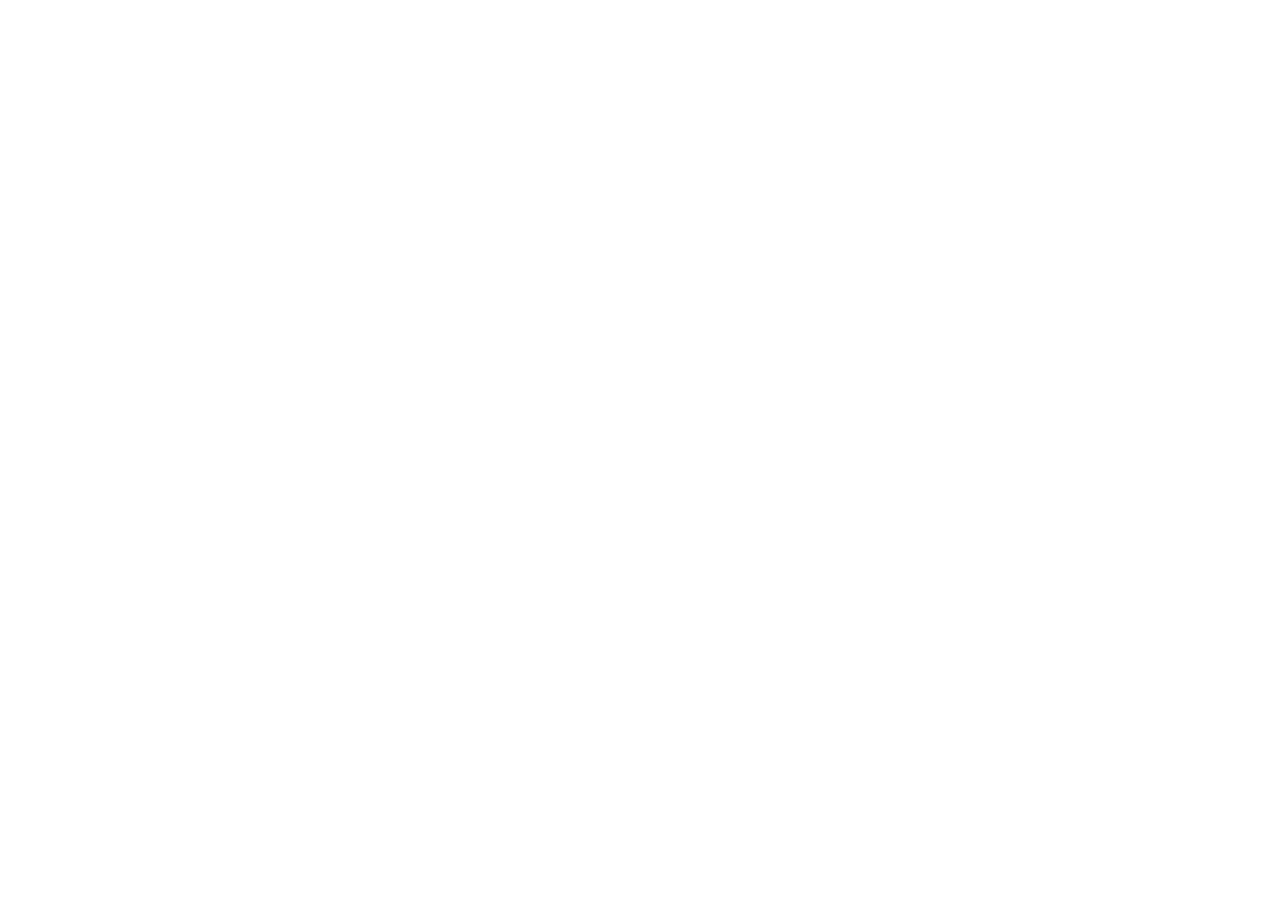
==== index.html @ 0b2f70e9 "Add files via upload structure" ====
<!DOCTYPE html>
<html><head><meta charset='UTF-8'><meta name='viewport' content='width=device-width,initial-scale=1'><title>PST Car</title><link rel='stylesheet' href='css/style.css'></head><body><div id='app'></div><script type='module' src='js/app.js'></script></body></html>
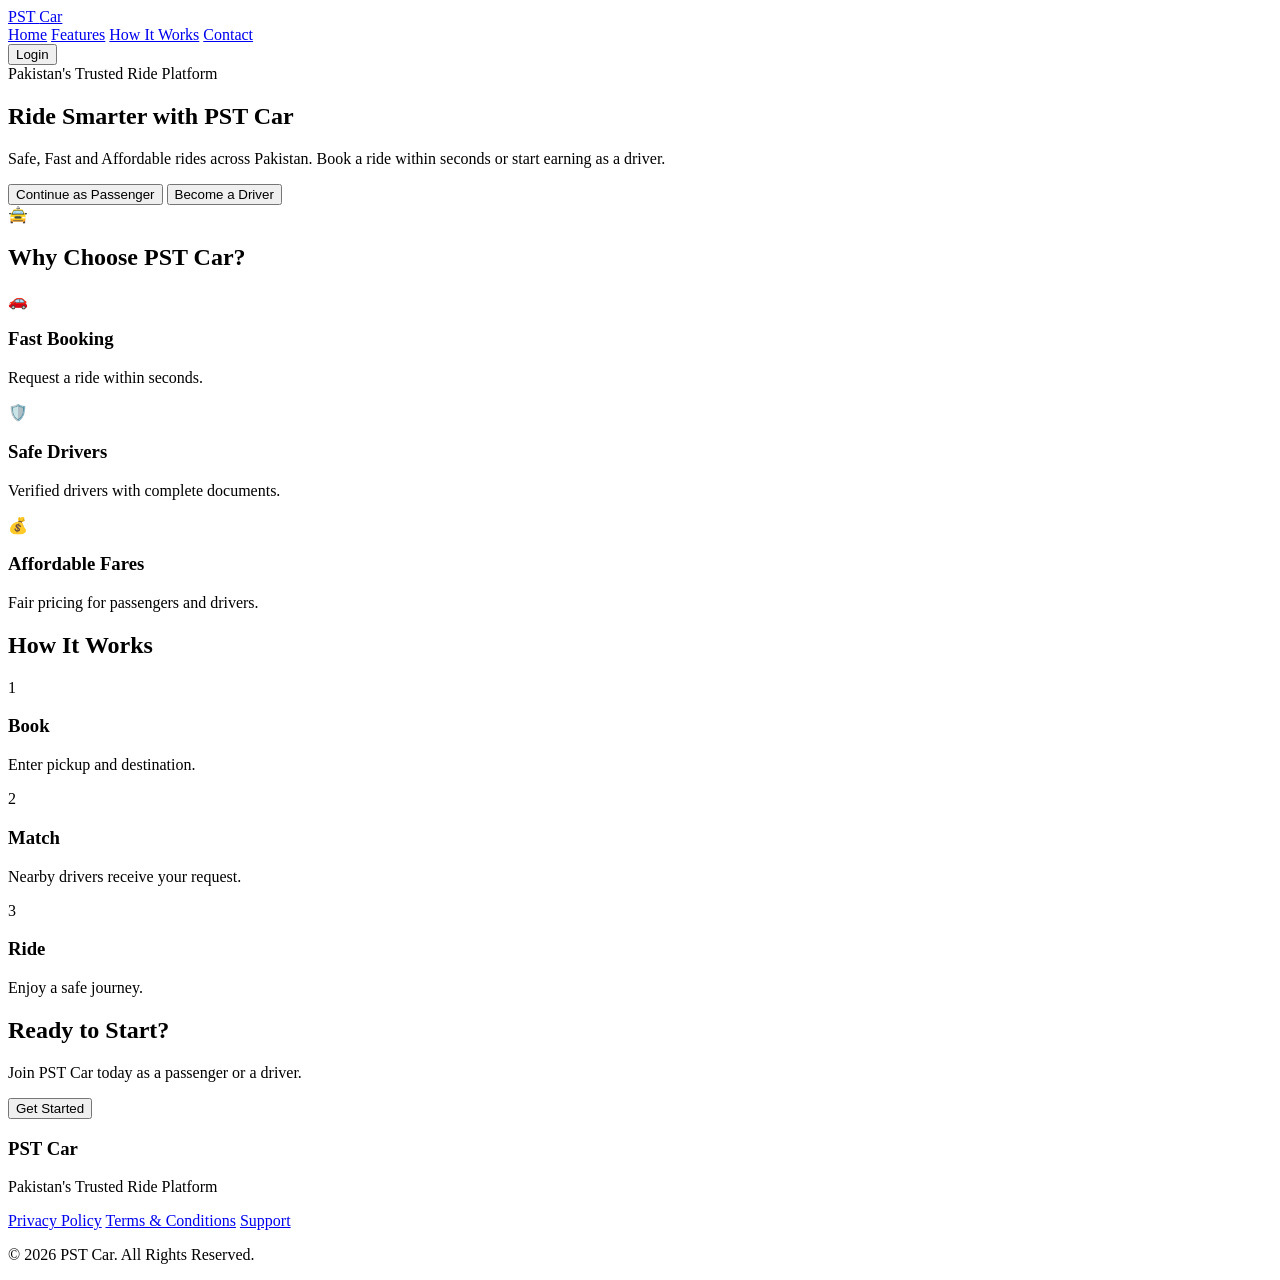
==== commit 921d5927: "Revamp index.html with improved structure and metadata Updated the HTML structure and added metadata" ====
--- a/index.html
+++ b/index.html
@@ -1,2 +1,380 @@
 <!DOCTYPE html>
-<html><head><meta charset='UTF-8'><meta name='viewport' content='width=device-width,initial-scale=1'><title>PST Car</title><link rel='stylesheet' href='css/style.css'></head><body><div id='app'></div><script type='module' src='js/app.js'></script></body></html>+<html lang="en">
+
+<head>
+
+    <meta charset="UTF-8">
+
+    <meta name="viewport"
+          content="width=device-width, initial-scale=1.0">
+
+    <title>PST Car | Pakistan's Trusted Ride Platform</title>
+
+    <meta name="description"
+          content="PST Car is a modern ride booking platform for Pakistan. Safe, fast and affordable rides.">
+
+    <meta name="theme-color"
+          content="#2563EB">
+
+    <link rel="manifest"
+          href="manifest.json">
+
+    <link rel="stylesheet"
+          href="css/style.css">
+
+</head>
+
+<body>
+
+    <!-- =========================
+            HEADER
+    ========================== -->
+
+    <header class="header">
+
+        <div class="container">
+
+            <a href="#" class="logo">
+
+                PST <span>Car</span>
+
+            </a>
+
+            <nav class="navigation">
+
+                <a href="#home">Home</a>
+
+                <a href="#features">Features</a>
+
+                <a href="#how">How It Works</a>
+
+                <a href="#contact">Contact</a>
+
+            </nav>
+
+            <button class="login-btn">
+
+                Login
+
+            </button>
+
+        </div>
+
+    </header>
+
+    <!-- =========================
+            HERO
+    ========================== -->
+
+    <section id="home"
+             class="hero">
+
+        <div class="container hero-grid">
+
+            <div class="hero-left">
+
+                <div class="badge">
+
+                    Pakistan's Trusted Ride Platform
+
+                </div>
+
+                <h1>
+
+                    Ride Smarter with
+                    <span>PST Car</span>
+
+                </h1>
+
+                <p>
+
+                    Safe, Fast and Affordable rides across Pakistan.
+
+                    Book a ride within seconds or start earning as a driver.
+
+                </p>
+
+                <div class="hero-buttons">
+
+                    <button class="primary-btn"
+                            id="passengerBtn">
+
+                        Continue as Passenger
+
+                    </button>
+
+                    <button class="secondary-btn"
+                            id="driverBtn">
+
+                        Become a Driver
+
+                    </button>
+
+                </div>
+
+            </div>
+
+            <div class="hero-right">
+
+                <div class="phone">
+
+                    <div class="phone-screen">
+
+                        🚖
+
+                    </div>
+
+                </div>
+
+            </div>
+
+        </div>
+
+    </section>
+
+    <!-- =========================
+            FEATURES
+    ========================== -->
+
+    <section id="features"
+             class="features">
+
+        <div class="container">
+
+            <h2>
+
+                Why Choose PST Car?
+
+            </h2>
+
+            <div class="cards">
+
+                <div class="card">
+
+                    <div class="icon">
+
+                        🚗
+
+                    </div>
+
+                    <h3>
+
+                        Fast Booking
+
+                    </h3>
+
+                    <p>
+
+                        Request a ride within seconds.
+
+                    </p>
+
+                </div>
+
+                <div class="card">
+
+                    <div class="icon">
+
+                        🛡️
+
+                    </div>
+
+                    <h3>
+
+                        Safe Drivers
+
+                    </h3>
+
+                    <p>
+
+                        Verified drivers with complete documents.
+
+                    </p>
+
+                </div>
+
+                <div class="card">
+
+                    <div class="icon">
+
+                        💰
+
+                    </div>
+
+                    <h3>
+
+                        Affordable Fares
+
+                    </h3>
+
+                    <p>
+
+                        Fair pricing for passengers and drivers.
+
+                    </p>
+
+                </div>
+
+            </div>
+
+        </div>
+
+    </section>
+
+    <!-- =========================
+            HOW IT WORKS
+    ========================== -->
+
+    <section id="how"
+             class="how">
+
+        <div class="container">
+
+            <h2>
+
+                How It Works
+
+            </h2>
+
+            <div class="steps">
+
+                <div class="step">
+
+                    <span>1</span>
+
+                    <h3>
+
+                        Book
+
+                    </h3>
+
+                    <p>
+
+                        Enter pickup and destination.
+
+                    </p>
+
+                </div>
+
+                <div class="step">
+
+                    <span>2</span>
+
+                    <h3>
+
+                        Match
+
+                    </h3>
+
+                    <p>
+
+                        Nearby drivers receive your request.
+
+                    </p>
+
+                </div>
+
+                <div class="step">
+
+                    <span>3</span>
+
+                    <h3>
+
+                        Ride
+
+                    </h3>
+
+                    <p>
+
+                        Enjoy a safe journey.
+
+                    </p>
+
+                </div>
+
+            </div>
+
+        </div>
+
+    </section>
+
+    <!-- =========================
+            CTA
+    ========================== -->
+
+    <section class="cta">
+
+        <div class="container">
+
+            <h2>
+
+                Ready to Start?
+
+            </h2>
+
+            <p>
+
+                Join PST Car today as a passenger or a driver.
+
+            </p>
+
+            <button class="primary-btn">
+
+                Get Started
+
+            </button>
+
+        </div>
+
+    </section>
+
+    <!-- =========================
+            FOOTER
+    ========================== -->
+
+    <footer id="contact"
+            class="footer">
+
+        <div class="container">
+
+            <div>
+
+                <h3>
+
+                    PST Car
+
+                </h3>
+
+                <p>
+
+                    Pakistan's Trusted Ride Platform
+
+                </p>
+
+            </div>
+
+            <div>
+
+                <a href="#">Privacy Policy</a>
+
+                <a href="#">Terms & Conditions</a>
+
+                <a href="#">Support</a>
+
+            </div>
+
+        </div>
+
+        <p class="copyright">
+
+            © 2026 PST Car. All Rights Reserved.
+
+        </p>
+
+    </footer>
+
+    <script src="js/app.js"></script>
+
+</body>
+
+</html>
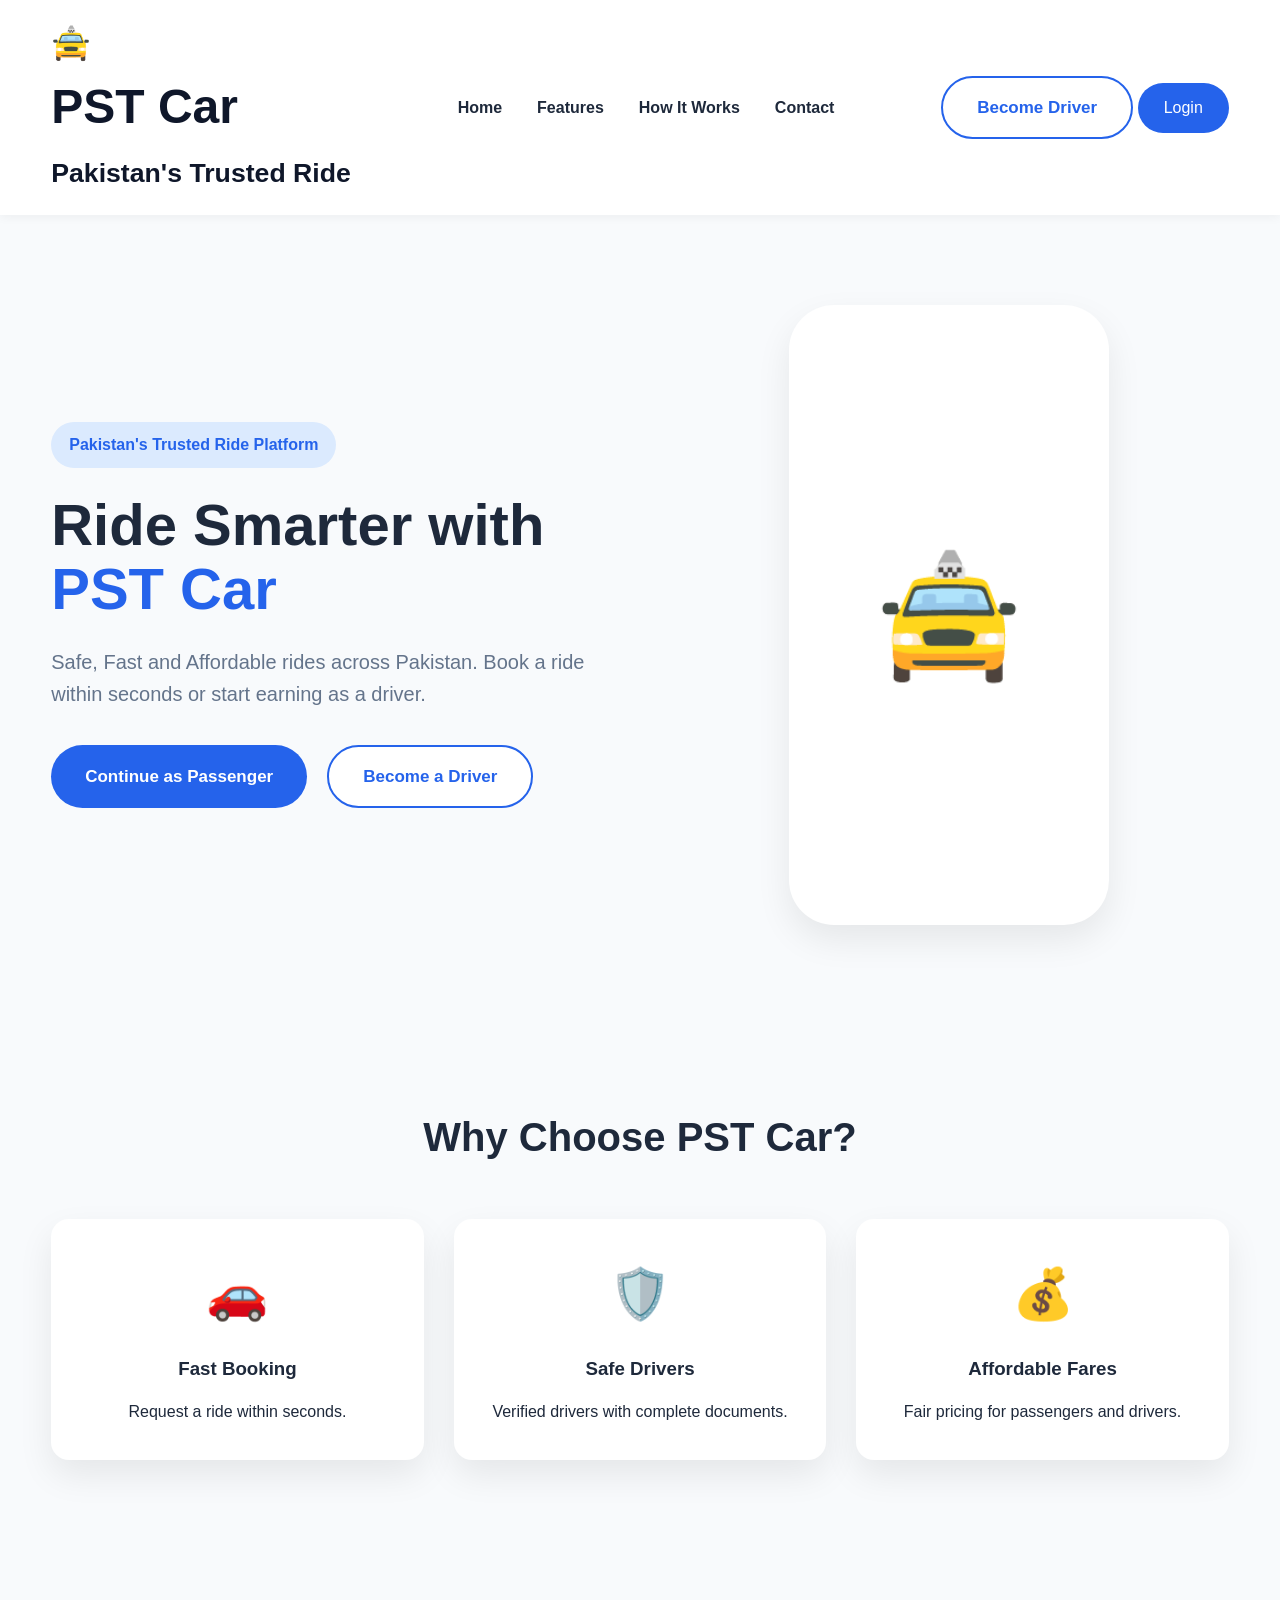
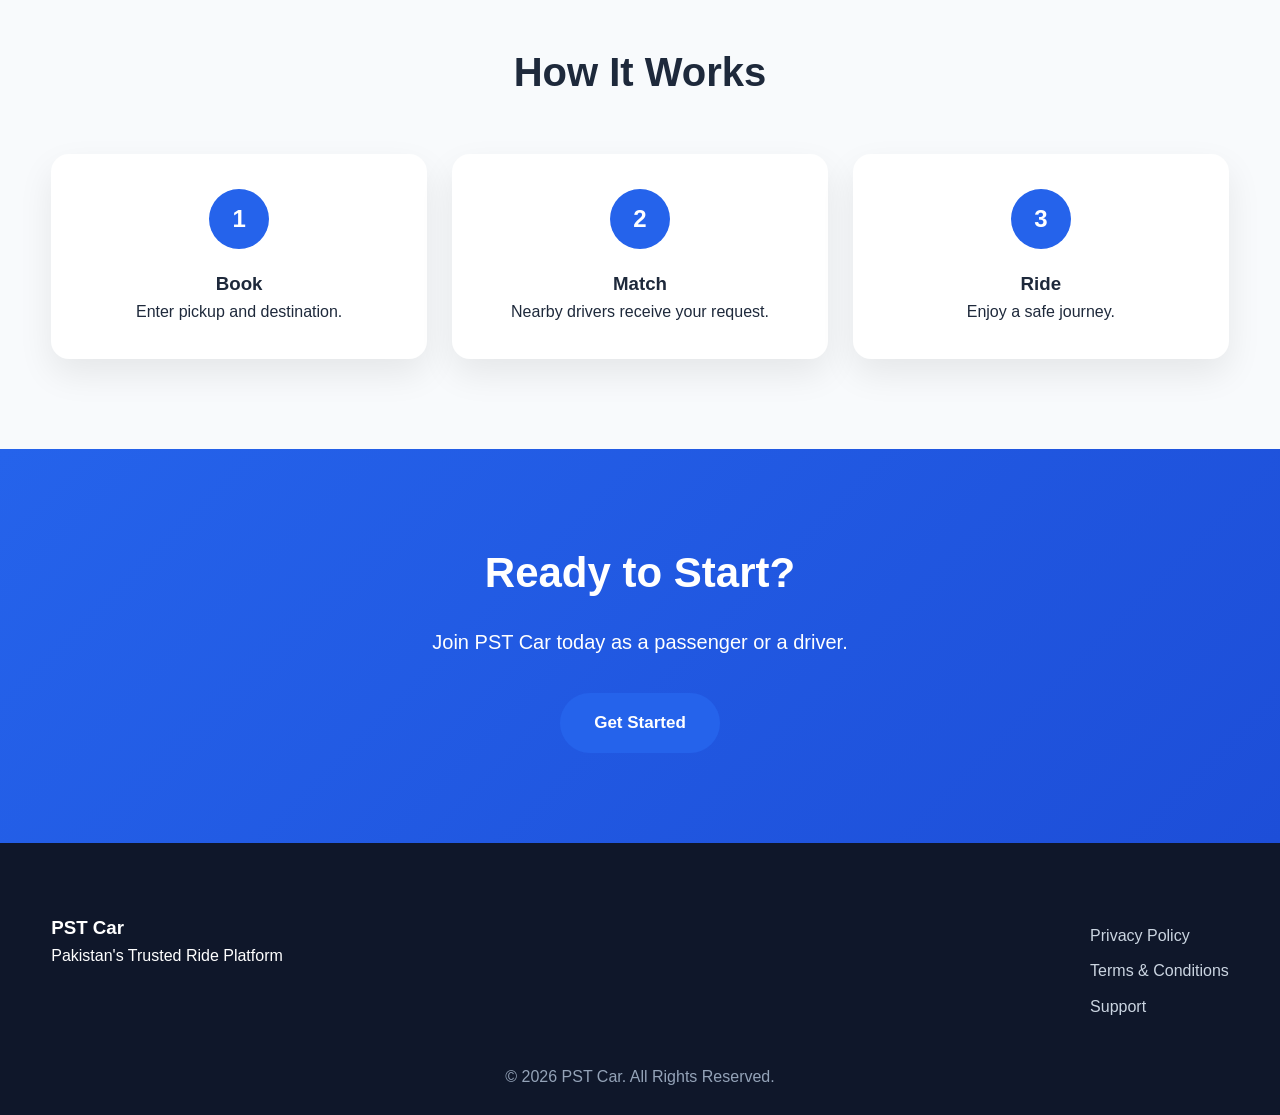
==== commit 3667ef3d: "Refactor header and navigation structure in index.html" ====
--- a/index.html
+++ b/index.html
@@ -32,25 +32,38 @@
 
     <header class="header">
 
-        <div class="container">
-
-            <a href="#" class="logo">
-
-                PST <span>Car</span>
-
-            </a>
-
-            <nav class="navigation">
-
-                <a href="#home">Home</a>
-
-                <a href="#features">Features</a>
-
-                <a href="#how">How It Works</a>
-
-                <a href="#contact">Contact</a>
-
-            </nav>
+    <div class="container nav-container">
+
+        <a href="#" class="logo">
+
+            <div class="logo-icon">🚖</div>
+
+            <div>
+
+                <h2>PST Car</h2>
+
+                <small>Pakistan's Trusted Ride</small>
+
+            </div>
+
+        </a>
+
+        <nav class="navigation">
+
+            <a href="#home">Home</a>
+            <a href="#features">Features</a>
+            <a href="#how">How It Works</a>
+            <a href="#contact">Contact</a>
+
+        </nav>
+
+        <div class="nav-buttons">
+
+            <button class="secondary-btn">
+
+                Become Driver
+
+            </button>
 
             <button class="login-btn">
 
@@ -60,8 +73,9 @@
 
         </div>
 
-    </header>
-
+    </div>
+
+</header>
     <!-- =========================
             HERO
     ========================== -->
--- a/css/style.css
+++ b/css/style.css
@@ -0,0 +1,402 @@
+/* =========================
+   PST CAR - STYLE.CSS
+   Version 0.1.0
+========================= */
+
+:root{
+    --primary:#2563EB;
+    --primary-dark:#1D4ED8;
+    --secondary:#0F172A;
+    --background:#F8FAFC;
+    --white:#ffffff;
+    --text:#1E293B;
+    --muted:#64748B;
+    --border:#E2E8F0;
+    --shadow:0 15px 35px rgba(0,0,0,.08);
+    --radius:18px;
+    --transition:.3s ease;
+    --container:1200px;
+}
+
+*{
+    margin:0;
+    padding:0;
+    box-sizing:border-box;
+}
+
+html{
+    scroll-behavior:smooth;
+}
+
+body{
+    font-family:Arial,Helvetica,sans-serif;
+    background:var(--background);
+    color:var(--text);
+    line-height:1.6;
+}
+
+img{
+    max-width:100%;
+    display:block;
+}
+
+a{
+    text-decoration:none;
+    color:inherit;
+}
+
+button{
+    cursor:pointer;
+    border:none;
+    font:inherit;
+}
+
+.container{
+    width:min(92%,var(--container));
+    margin:auto;
+}
+
+/* ================= HEADER ================= */
+
+.header{
+    position:sticky;
+    top:0;
+    z-index:1000;
+    background:#fff;
+    box-shadow:0 2px 10px rgba(0,0,0,.05);
+}
+
+.header .container{
+    display:flex;
+    justify-content:space-between;
+    align-items:center;
+    padding:18px 0;
+}
+
+.logo{
+    font-size:32px;
+    font-weight:800;
+    color:var(--secondary);
+}
+
+.logo span{
+    color:var(--primary);
+}
+
+.navigation{
+    display:flex;
+    gap:35px;
+}
+
+.navigation a{
+    font-weight:600;
+    transition:.3s;
+}
+
+.navigation a:hover{
+    color:var(--primary);
+}
+
+.login-btn{
+    background:var(--primary);
+    color:#fff;
+    padding:12px 26px;
+    border-radius:50px;
+    transition:var(--transition);
+}
+
+.login-btn:hover{
+    background:var(--primary-dark);
+}
+
+/* ================= HERO ================= */
+
+.hero{
+    padding:90px 0;
+}
+
+.hero-grid{
+    display:grid;
+    grid-template-columns:1fr 1fr;
+    gap:60px;
+    align-items:center;
+}
+
+.badge{
+    display:inline-block;
+    background:#DBEAFE;
+    color:var(--primary);
+    padding:10px 18px;
+    border-radius:40px;
+    font-weight:700;
+    margin-bottom:25px;
+}
+
+.hero h1{
+    font-size:58px;
+    line-height:1.1;
+    margin-bottom:25px;
+}
+
+.hero h1 span{
+    color:var(--primary);
+}
+
+.hero p{
+    color:var(--muted);
+    font-size:20px;
+    margin-bottom:35px;
+}
+
+.hero-buttons{
+    display:flex;
+    gap:20px;
+    flex-wrap:wrap;
+}
+
+.primary-btn,
+.secondary-btn{
+    padding:16px 34px;
+    border-radius:50px;
+    font-size:17px;
+    font-weight:700;
+    transition:.3s;
+}
+
+.primary-btn{
+    background:var(--primary);
+    color:#fff;
+}
+
+.primary-btn:hover{
+    transform:translateY(-3px);
+    background:var(--primary-dark);
+}
+
+.secondary-btn{
+    background:#fff;
+    color:var(--primary);
+    border:2px solid var(--primary);
+}
+
+.secondary-btn:hover{
+    background:var(--primary);
+    color:#fff;
+}
+
+/* Phone */
+
+.phone{
+    width:320px;
+    height:620px;
+    background:#fff;
+    border-radius:45px;
+    margin:auto;
+    box-shadow:var(--shadow);
+    display:flex;
+    align-items:center;
+    justify-content:center;
+}
+
+.phone-screen{
+    font-size:120px;
+}
+
+/* ================= FEATURES ================= */
+
+.features{
+    padding:90px 0;
+}
+
+.features h2{
+    text-align:center;
+    font-size:40px;
+    margin-bottom:50px;
+}
+
+.cards{
+    display:grid;
+    grid-template-columns:repeat(3,1fr);
+    gap:30px;
+}
+
+.card{
+    background:#fff;
+    padding:35px;
+    border-radius:var(--radius);
+    box-shadow:var(--shadow);
+    transition:.3s;
+    text-align:center;
+}
+
+.card:hover{
+    transform:translateY(-8px);
+}
+
+.icon{
+    font-size:50px;
+    margin-bottom:20px;
+}
+
+.card h3{
+    margin-bottom:15px;
+}
+
+/* ================= HOW ================= */
+
+.how{
+    padding:90px 0;
+}
+
+.how h2{
+    text-align:center;
+    font-size:40px;
+    margin-bottom:50px;
+}
+
+.steps{
+    display:grid;
+    grid-template-columns:repeat(3,1fr);
+    gap:25px;
+}
+
+.step{
+    background:#fff;
+    padding:35px;
+    border-radius:var(--radius);
+    text-align:center;
+    box-shadow:var(--shadow);
+}
+
+.step span{
+    width:60px;
+    height:60px;
+    display:inline-flex;
+    align-items:center;
+    justify-content:center;
+    border-radius:50%;
+    background:var(--primary);
+    color:#fff;
+    font-size:24px;
+    font-weight:700;
+    margin-bottom:20px;
+}
+
+/* ================= CTA ================= */
+
+.cta{
+    padding:90px 0;
+    background:linear-gradient(135deg,#2563EB,#1D4ED8);
+    color:#fff;
+    text-align:center;
+}
+
+.cta h2{
+    font-size:42px;
+    margin-bottom:20px;
+}
+
+.cta p{
+    font-size:20px;
+    margin-bottom:35px;
+}
+
+/* ================= FOOTER ================= */
+
+.footer{
+    background:#0F172A;
+    color:#fff;
+    padding:70px 0 25px;
+}
+
+.footer .container{
+    display:flex;
+    justify-content:space-between;
+    gap:40px;
+}
+
+.footer a{
+    display:block;
+    margin:10px 0;
+    color:#CBD5E1;
+}
+
+.footer a:hover{
+    color:#fff;
+}
+
+.copyright{
+    text-align:center;
+    margin-top:35px;
+    color:#94A3B8;
+}
+
+/* ================= MOBILE ================= */
+
+@media(max-width:992px){
+
+.hero-grid{
+    grid-template-columns:1fr;
+    text-align:center;
+}
+
+.cards,
+.steps{
+    grid-template-columns:1fr;
+}
+
+.phone{
+    width:280px;
+    height:560px;
+}
+
+.hero h1{
+    font-size:44px;
+}
+
+.footer .container{
+    flex-direction:column;
+    text-align:center;
+}
+
+}
+
+@media(max-width:768px){
+
+.navigation{
+    display:none;
+}
+
+.header .container{
+    flex-wrap:wrap;
+    gap:15px;
+}
+
+.hero{
+    padding:60px 0;
+}
+
+.hero h1{
+    font-size:36px;
+}
+
+.hero p{
+    font-size:18px;
+}
+
+.hero-buttons{
+    flex-direction:column;
+}
+
+.primary-btn,
+.secondary-btn{
+    width:100%;
+}
+
+.features h2,
+.how h2,
+.cta h2{
+    font-size:30px;
+}
+
+}
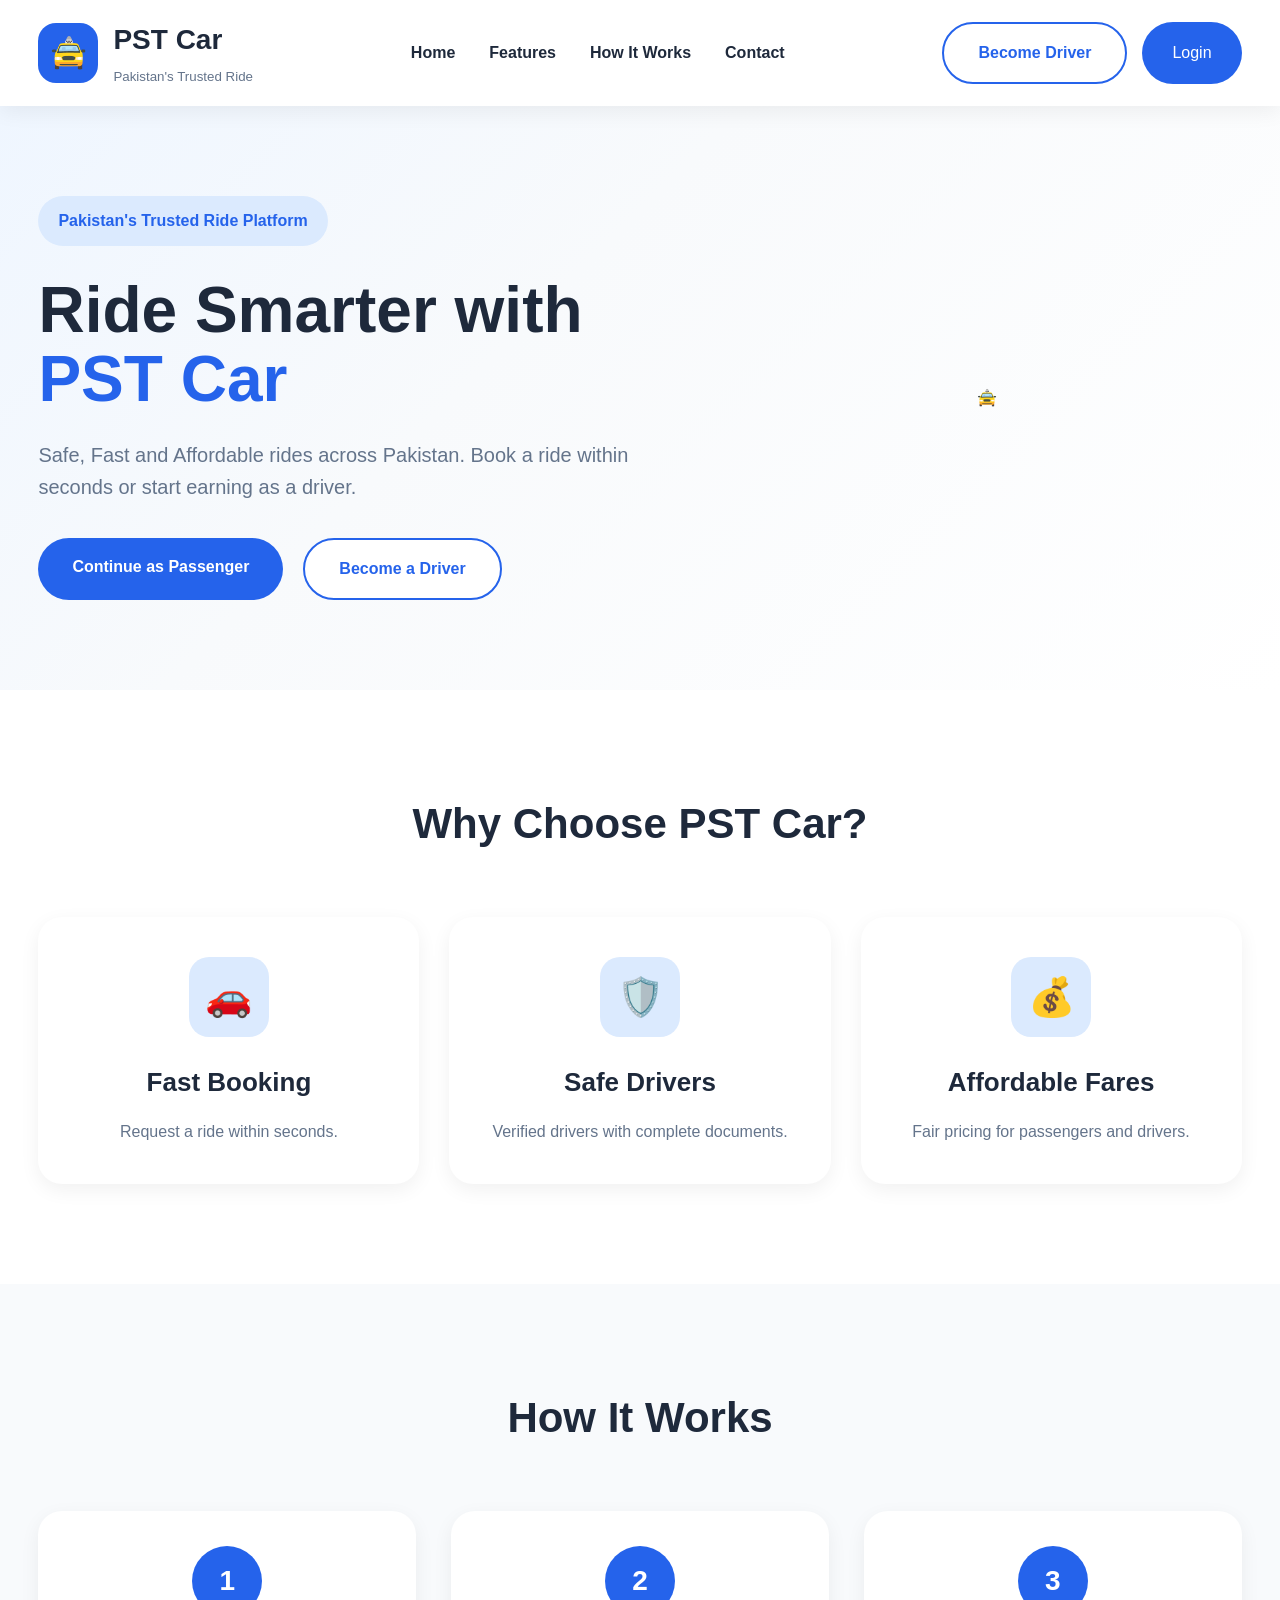
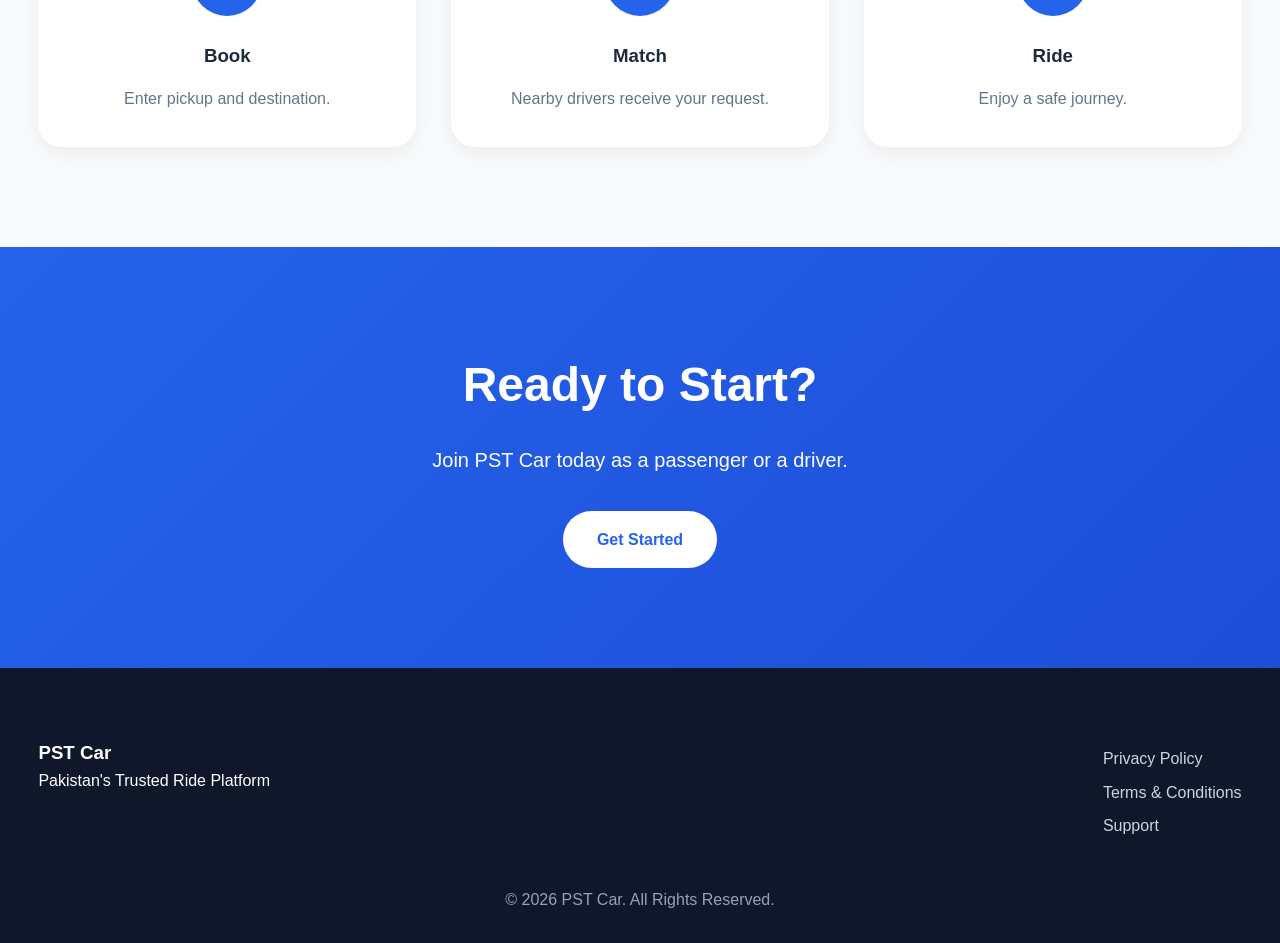
==== commit 3a98ed9b: "Change buttons to links for passenger and driver Replaced buttons with anchor tags for navigation." ====
--- a/index.html
+++ b/index.html
@@ -110,22 +110,21 @@
 
                 <div class="hero-buttons">
 
-                    <button class="primary-btn"
-                            id="passengerBtn">
-
-                        Continue as Passenger
-
-                    </button>
-
-                    <button class="secondary-btn"
-                            id="driverBtn">
-
-                        Become a Driver
-
-                    </button>
-
-                </div>
-
+    <a href="pages/passenger-register.html"
+       class="primary-btn">
+
+        Continue as Passenger
+
+    </a>
+
+    <a href="pages/driver-register.html"
+       class="secondary-btn">
+
+        Become a Driver
+
+    </a>
+
+</div>
             </div>
 
             <div class="hero-right">
--- a/css/style.css
+++ b/css/style.css
@@ -1,402 +1,991 @@
-/* =========================
-   PST CAR - STYLE.CSS
-   Version 0.1.0
-========================= */
+/* =====================================================
+   PST CAR
+   VERSION 1.0
+===================================================== */
 
 :root{
+
     --primary:#2563EB;
     --primary-dark:#1D4ED8;
+
     --secondary:#0F172A;
+
     --background:#F8FAFC;
-    --white:#ffffff;
+
+    --white:#FFFFFF;
+
     --text:#1E293B;
+
     --muted:#64748B;
+
     --border:#E2E8F0;
-    --shadow:0 15px 35px rgba(0,0,0,.08);
+
+    --success:#16A34A;
+
+    --danger:#DC2626;
+
+    --warning:#F59E0B;
+
     --radius:18px;
-    --transition:.3s ease;
-    --container:1200px;
+
+    --transition:.30s ease;
+
+    --shadow-small:0 6px 20px rgba(0,0,0,.06);
+
+    --shadow-medium:0 15px 35px rgba(0,0,0,.10);
+
+    --shadow-large:0 30px 60px rgba(0,0,0,.15);
+
+    --container:1250px;
+
 }
 
 *{
+
     margin:0;
+
     padding:0;
+
     box-sizing:border-box;
+
 }
 
 html{
+
     scroll-behavior:smooth;
+
 }
 
 body{
-    font-family:Arial,Helvetica,sans-serif;
+
+    font-family:
+    Inter,
+    Arial,
+    Helvetica,
+    sans-serif;
+
     background:var(--background);
+
     color:var(--text);
+
     line-height:1.6;
+
+    overflow-x:hidden;
+
 }
 
 img{
+
+    display:block;
+
     max-width:100%;
+
+}
+
+a{
+
+    text-decoration:none;
+
+    color:inherit;
+
+}
+
+button{
+
+    cursor:pointer;
+
+    border:none;
+
+    font:inherit;
+
+}
+
+input{
+
+    font:inherit;
+
+}
+
+.container{
+
+    width:min(94%,var(--container));
+
+    margin:auto;
+
+}
+
+/* ================= BUTTONS ================= */
+
+.primary-btn{
+
+    background:var(--primary);
+
+    color:white;
+
+    padding:16px 34px;
+
+    border-radius:60px;
+
+    font-weight:700;
+
+    transition:.3s;
+
+}
+
+.primary-btn:hover{
+
+    transform:translateY(-3px);
+
+    background:var(--primary-dark);
+
+    box-shadow:var(--shadow-medium);
+
+}
+
+.secondary-btn{
+
+    background:white;
+
+    border:2px solid var(--primary);
+
+    color:var(--primary);
+
+    padding:16px 34px;
+
+    border-radius:60px;
+
+    font-weight:700;
+
+    transition:.3s;
+
+}
+
+.secondary-btn:hover{
+
+    background:var(--primary);
+
+    color:white;
+
+}
+
+.login-btn{
+
+    background:var(--primary);
+
+    color:white;
+
+    padding:14px 30px;
+
+    border-radius:50px;
+
+    transition:.3s;
+
+}
+
+.login-btn:hover{
+
+    background:var(--primary-dark);
+
+}
+
+/* ================= HEADER ================= */
+
+.header{
+
+    position:sticky;
+
+    top:0;
+
+    z-index:999;
+
+    background:white;
+
+    box-shadow:var(--shadow-small);
+
+}
+
+.nav-container{
+
+    display:flex;
+
+    justify-content:space-between;
+
+    align-items:center;
+
+    padding:18px 0;
+
+}
+
+.logo{
+
+    display:flex;
+
+    align-items:center;
+
+    gap:15px;
+
+}
+
+.logo-icon{
+
+    width:60px;
+
+    height:60px;
+
+    border-radius:18px;
+
+    background:var(--primary);
+
+    display:flex;
+
+    justify-content:center;
+
+    align-items:center;
+
+    color:white;
+
+    font-size:30px;
+
+}
+
+.logo h2{
+
+    font-size:28px;
+
+}
+
+.logo small{
+
+    color:var(--muted);
+
+}
+
+.navigation{
+
+    display:flex;
+
+    gap:34px;
+
+}
+
+.navigation a{
+
+    position:relative;
+
+    font-weight:600;
+
+}
+
+.navigation a::after{
+
+    content:"";
+
+    position:absolute;
+
+    bottom:-8px;
+
+    left:0;
+
+    width:0;
+
+    height:3px;
+
+    background:var(--primary);
+
+    transition:.3s;
+
+}
+
+.navigation a:hover::after{
+
+    width:100%;
+
+}
+
+.nav-buttons{
+
+    display:flex;
+
+    gap:15px;
+
+}
+
+/* =====================================================
+   HERO SECTION
+===================================================== */
+
+.hero{
+
+    padding:90px 0;
+
+    background:
+    linear-gradient(
+        135deg,
+        #EFF6FF 0%,
+        #F8FAFC 40%,
+        #FFFFFF 100%
+    );
+
+}
+
+.hero-grid{
+
+    display:grid;
+
+    grid-template-columns:1.1fr .9fr;
+
+    gap:70px;
+
+    align-items:center;
+
+}
+
+/* Left Side */
+
+.badge{
+
+    display:inline-flex;
+
+    align-items:center;
+
+    gap:10px;
+
+    background:#DBEAFE;
+
+    color:var(--primary);
+
+    padding:12px 20px;
+
+    border-radius:50px;
+
+    font-weight:700;
+
+    margin-bottom:30px;
+
+}
+
+.hero h1{
+
+    font-size:64px;
+
+    line-height:1.08;
+
+    margin-bottom:25px;
+
+    font-weight:800;
+
+}
+
+.hero h1 span{
+
     display:block;
-}
-
-a{
-    text-decoration:none;
-    color:inherit;
-}
-
-button{
-    cursor:pointer;
-    border:none;
-    font:inherit;
-}
-
-.container{
-    width:min(92%,var(--container));
+
+    color:var(--primary);
+
+}
+
+.hero p{
+
+    max-width:600px;
+
+    color:var(--muted);
+
+    font-size:20px;
+
+    margin-bottom:35px;
+
+}
+
+/* Buttons */
+
+.hero-buttons{
+
+    display:flex;
+
+    gap:20px;
+
+    flex-wrap:wrap;
+
+}
+
+/* Statistics */
+
+.hero-stats{
+
+    display:flex;
+
+    gap:25px;
+
+    margin-top:60px;
+
+    flex-wrap:wrap;
+
+}
+
+.stat{
+
+    background:white;
+
+    padding:22px;
+
+    border-radius:18px;
+
+    box-shadow:var(--shadow-small);
+
+    min-width:140px;
+
+    transition:.35s;
+
+}
+
+.stat:hover{
+
+    transform:translateY(-8px);
+
+    box-shadow:var(--shadow-large);
+
+}
+
+.stat h2{
+
+    color:var(--primary);
+
+    font-size:34px;
+
+    margin-bottom:5px;
+
+}
+
+.stat p{
+
+    margin:0;
+
+    font-size:15px;
+
+}
+
+/* Right Side */
+
+.hero-right{
+
+    display:flex;
+
+    justify-content:center;
+
+}
+
+/* Ride Card */
+
+.ride-card{
+
+    width:100%;
+
+    max-width:420px;
+
+    background:white;
+
+    padding:35px;
+
+    border-radius:28px;
+
+    box-shadow:var(--shadow-large);
+
+}
+
+.ride-card h3{
+
+    font-size:28px;
+
+    margin-bottom:25px;
+
+}
+
+.ride-item{
+
+    background:#F8FAFC;
+
+    border:1px solid var(--border);
+
+    border-radius:18px;
+
+    padding:18px;
+
+    margin-bottom:18px;
+
+}
+
+.ride-item span{
+
+    display:block;
+
+    color:var(--muted);
+
+    font-size:14px;
+
+    margin-bottom:5px;
+
+}
+
+.ride-item strong{
+
+    font-size:17px;
+
+}
+
+.ride-price{
+
+    background:linear-gradient(
+        135deg,
+        var(--primary),
+        var(--primary-dark)
+    );
+
+    color:white;
+
+    border-radius:20px;
+
+    padding:25px;
+
+    text-align:center;
+
+    margin:28px 0;
+
+}
+
+.ride-price h2{
+
+    font-size:42px;
+
+    margin-top:10px;
+
+}
+
+/* Floating Animation */
+
+@keyframes floating{
+
+    0%{
+
+        transform:translateY(0);
+
+    }
+
+    50%{
+
+        transform:translateY(-12px);
+
+    }
+
+    100%{
+
+        transform:translateY(0);
+
+    }
+
+}
+
+.ride-card{
+
+    animation:floating 5s ease-in-out infinite;
+
+}
+/* ================= HERO RESPONSIVE ================= */
+
+@media(max-width:1000px){
+
+.hero-grid{
+
+grid-template-columns:1fr;
+
+text-align:center;
+
+}
+
+.hero-right{
+
+margin-top:50px;
+
+}
+
+.hero-buttons{
+
+justify-content:center;
+
+}
+
+.hero-stats{
+
+justify-content:center;
+
+}
+
+.hero h1{
+
+font-size:48px;
+
+}
+
+}
+
+@media(max-width:768px){
+
+.hero{
+
+padding:70px 0;
+
+}
+
+.hero h1{
+
+font-size:38px;
+
+}
+
+.hero p{
+
+font-size:18px;
+
+}
+
+.hero-buttons{
+
+flex-direction:column;
+
+}
+
+.primary-btn,
+
+.secondary-btn{
+
+width:100%;
+
+}
+
+.stat{
+
+width:100%;
+
+}
+
+.ride-card{
+
+padding:25px;
+
+}
+
+.ride-price h2{
+
+font-size:34px;
+
+}
+
+}
+
+/* =====================================================
+   FEATURES
+===================================================== */
+
+.features{
+
+    padding:100px 0;
+
+    background:white;
+
+}
+
+.features h2{
+
+    text-align:center;
+
+    font-size:42px;
+
+    margin-bottom:60px;
+
+}
+
+.cards{
+
+    display:grid;
+
+    grid-template-columns:repeat(3,1fr);
+
+    gap:30px;
+
+}
+
+.card{
+
+    background:white;
+
+    border-radius:24px;
+
+    padding:40px 30px;
+
+    text-align:center;
+
+    box-shadow:var(--shadow-small);
+
+    transition:.35s;
+
+}
+
+.card:hover{
+
+    transform:translateY(-10px);
+
+    box-shadow:var(--shadow-large);
+
+}
+
+.icon{
+
+    width:80px;
+
+    height:80px;
+
     margin:auto;
-}
-
-/* ================= HEADER ================= */
-
-.header{
-    position:sticky;
-    top:0;
-    z-index:1000;
-    background:#fff;
-    box-shadow:0 2px 10px rgba(0,0,0,.05);
-}
-
-.header .container{
-    display:flex;
+
+    margin-bottom:25px;
+
+    border-radius:20px;
+
+    background:#DBEAFE;
+
+    display:flex;
+
+    justify-content:center;
+
+    align-items:center;
+
+    font-size:38px;
+
+}
+
+.card h3{
+
+    margin-bottom:15px;
+
+    font-size:26px;
+
+}
+
+.card p{
+
+    color:var(--muted);
+
+}
+
+/* =====================================================
+   HOW IT WORKS
+===================================================== */
+
+.how{
+
+    padding:100px 0;
+
+    background:#F8FAFC;
+
+}
+
+.how h2{
+
+    text-align:center;
+
+    font-size:42px;
+
+    margin-bottom:60px;
+
+}
+
+.steps{
+
+    display:grid;
+
+    grid-template-columns:repeat(3,1fr);
+
+    gap:35px;
+
+}
+
+.step{
+
+    background:white;
+
+    border-radius:24px;
+
+    padding:35px;
+
+    text-align:center;
+
+    box-shadow:var(--shadow-small);
+
+    transition:.3s;
+
+}
+
+.step:hover{
+
+    transform:translateY(-10px);
+
+    box-shadow:var(--shadow-large);
+
+}
+
+.step span{
+
+    width:70px;
+
+    height:70px;
+
+    margin:auto;
+
+    margin-bottom:25px;
+
+    display:flex;
+
+    justify-content:center;
+
+    align-items:center;
+
+    border-radius:50%;
+
+    background:var(--primary);
+
+    color:white;
+
+    font-size:28px;
+
+    font-weight:bold;
+
+}
+
+.step h3{
+
+    margin-bottom:15px;
+
+}
+
+.step p{
+
+    color:var(--muted);
+
+}
+/* =====================================================
+   CTA
+===================================================== */
+
+.cta{
+
+    padding:100px 0;
+
+    text-align:center;
+
+    background:linear-gradient(135deg,#2563EB,#1D4ED8);
+
+    color:white;
+
+}
+
+.cta h2{
+
+    font-size:48px;
+
+    margin-bottom:20px;
+
+}
+
+.cta p{
+
+    font-size:20px;
+
+    margin-bottom:35px;
+
+}
+
+.cta .primary-btn{
+
+    background:white;
+
+    color:#2563EB;
+
+}
+/* =====================================================
+   FOOTER
+===================================================== */
+
+.footer{
+
+    background:#0F172A;
+
+    color:white;
+
+    padding:70px 0 30px;
+
+}
+
+.footer .container{
+
+    display:flex;
+
     justify-content:space-between;
-    align-items:center;
-    padding:18px 0;
-}
-
-.logo{
-    font-size:32px;
-    font-weight:800;
-    color:var(--secondary);
-}
-
-.logo span{
-    color:var(--primary);
-}
-
-.navigation{
-    display:flex;
-    gap:35px;
-}
-
-.navigation a{
-    font-weight:600;
-    transition:.3s;
-}
-
-.navigation a:hover{
-    color:var(--primary);
-}
-
-.login-btn{
-    background:var(--primary);
-    color:#fff;
-    padding:12px 26px;
-    border-radius:50px;
-    transition:var(--transition);
-}
-
-.login-btn:hover{
-    background:var(--primary-dark);
-}
-
-/* ================= HERO ================= */
-
-.hero{
-    padding:90px 0;
-}
-
-.hero-grid{
-    display:grid;
-    grid-template-columns:1fr 1fr;
-    gap:60px;
-    align-items:center;
-}
-
-.badge{
-    display:inline-block;
-    background:#DBEAFE;
-    color:var(--primary);
-    padding:10px 18px;
-    border-radius:40px;
-    font-weight:700;
-    margin-bottom:25px;
-}
-
-.hero h1{
-    font-size:58px;
-    line-height:1.1;
-    margin-bottom:25px;
-}
-
-.hero h1 span{
-    color:var(--primary);
-}
-
-.hero p{
-    color:var(--muted);
-    font-size:20px;
-    margin-bottom:35px;
-}
-
-.hero-buttons{
-    display:flex;
-    gap:20px;
+
+    gap:40px;
+
     flex-wrap:wrap;
-}
-
-.primary-btn,
-.secondary-btn{
-    padding:16px 34px;
-    border-radius:50px;
-    font-size:17px;
-    font-weight:700;
-    transition:.3s;
-}
-
-.primary-btn{
-    background:var(--primary);
-    color:#fff;
-}
-
-.primary-btn:hover{
-    transform:translateY(-3px);
-    background:var(--primary-dark);
-}
-
-.secondary-btn{
-    background:#fff;
-    color:var(--primary);
-    border:2px solid var(--primary);
-}
-
-.secondary-btn:hover{
-    background:var(--primary);
-    color:#fff;
-}
-
-/* Phone */
-
-.phone{
-    width:320px;
-    height:620px;
-    background:#fff;
-    border-radius:45px;
-    margin:auto;
-    box-shadow:var(--shadow);
-    display:flex;
-    align-items:center;
-    justify-content:center;
-}
-
-.phone-screen{
-    font-size:120px;
-}
-
-/* ================= FEATURES ================= */
-
-.features{
-    padding:90px 0;
-}
-
-.features h2{
+
+}
+
+.footer a{
+
+    display:block;
+
+    color:#CBD5E1;
+
+    margin:8px 0;
+
+}
+
+.footer a:hover{
+
+    color:white;
+
+}
+
+.copyright{
+
     text-align:center;
-    font-size:40px;
-    margin-bottom:50px;
-}
-
-.cards{
-    display:grid;
-    grid-template-columns:repeat(3,1fr);
-    gap:30px;
-}
-
-.card{
-    background:#fff;
-    padding:35px;
-    border-radius:var(--radius);
-    box-shadow:var(--shadow);
-    transition:.3s;
-    text-align:center;
-}
-
-.card:hover{
-    transform:translateY(-8px);
-}
-
-.icon{
-    font-size:50px;
-    margin-bottom:20px;
-}
-
-.card h3{
-    margin-bottom:15px;
-}
-
-/* ================= HOW ================= */
-
-.how{
-    padding:90px 0;
-}
-
-.how h2{
-    text-align:center;
-    font-size:40px;
-    margin-bottom:50px;
-}
-
-.steps{
-    display:grid;
-    grid-template-columns:repeat(3,1fr);
-    gap:25px;
-}
-
-.step{
-    background:#fff;
-    padding:35px;
-    border-radius:var(--radius);
-    text-align:center;
-    box-shadow:var(--shadow);
-}
-
-.step span{
-    width:60px;
-    height:60px;
-    display:inline-flex;
-    align-items:center;
-    justify-content:center;
-    border-radius:50%;
-    background:var(--primary);
-    color:#fff;
-    font-size:24px;
-    font-weight:700;
-    margin-bottom:20px;
-}
-
-/* ================= CTA ================= */
-
-.cta{
-    padding:90px 0;
-    background:linear-gradient(135deg,#2563EB,#1D4ED8);
-    color:#fff;
-    text-align:center;
-}
-
-.cta h2{
-    font-size:42px;
-    margin-bottom:20px;
-}
-
-.cta p{
-    font-size:20px;
-    margin-bottom:35px;
-}
-
-/* ================= FOOTER ================= */
-
-.footer{
-    background:#0F172A;
-    color:#fff;
-    padding:70px 0 25px;
-}
-
-.footer .container{
-    display:flex;
-    justify-content:space-between;
-    gap:40px;
-}
-
-.footer a{
-    display:block;
-    margin:10px 0;
-    color:#CBD5E1;
-}
-
-.footer a:hover{
-    color:#fff;
-}
-
-.copyright{
-    text-align:center;
-    margin-top:35px;
+
+    margin-top:40px;
+
     color:#94A3B8;
-}
-
-/* ================= MOBILE ================= */
-
-@media(max-width:992px){
-
-.hero-grid{
-    grid-template-columns:1fr;
-    text-align:center;
-}
+
+}
+
+/* =====================================================
+   GLOBAL RESPONSIVE
+===================================================== */
+
+@media(max-width:900px){
 
 .cards,
 .steps{
-    grid-template-columns:1fr;
-}
-
-.phone{
-    width:280px;
-    height:560px;
-}
-
-.hero h1{
-    font-size:44px;
+
+grid-template-columns:1fr;
+
 }
 
 .footer .container{
-    flex-direction:column;
-    text-align:center;
-}
-
-}
-
-@media(max-width:768px){
+
+flex-direction:column;
+
+text-align:center;
+
+}
 
 .navigation{
-    display:none;
-}
-
-.header .container{
-    flex-wrap:wrap;
-    gap:15px;
-}
-
-.hero{
-    padding:60px 0;
-}
-
-.hero h1{
-    font-size:36px;
-}
-
-.hero p{
-    font-size:18px;
-}
-
-.hero-buttons{
-    flex-direction:column;
-}
-
-.primary-btn,
-.secondary-btn{
-    width:100%;
-}
-
-.features h2,
-.how h2,
-.cta h2{
-    font-size:30px;
-}
-
-}
+
+display:none;
+
+}
+
+}
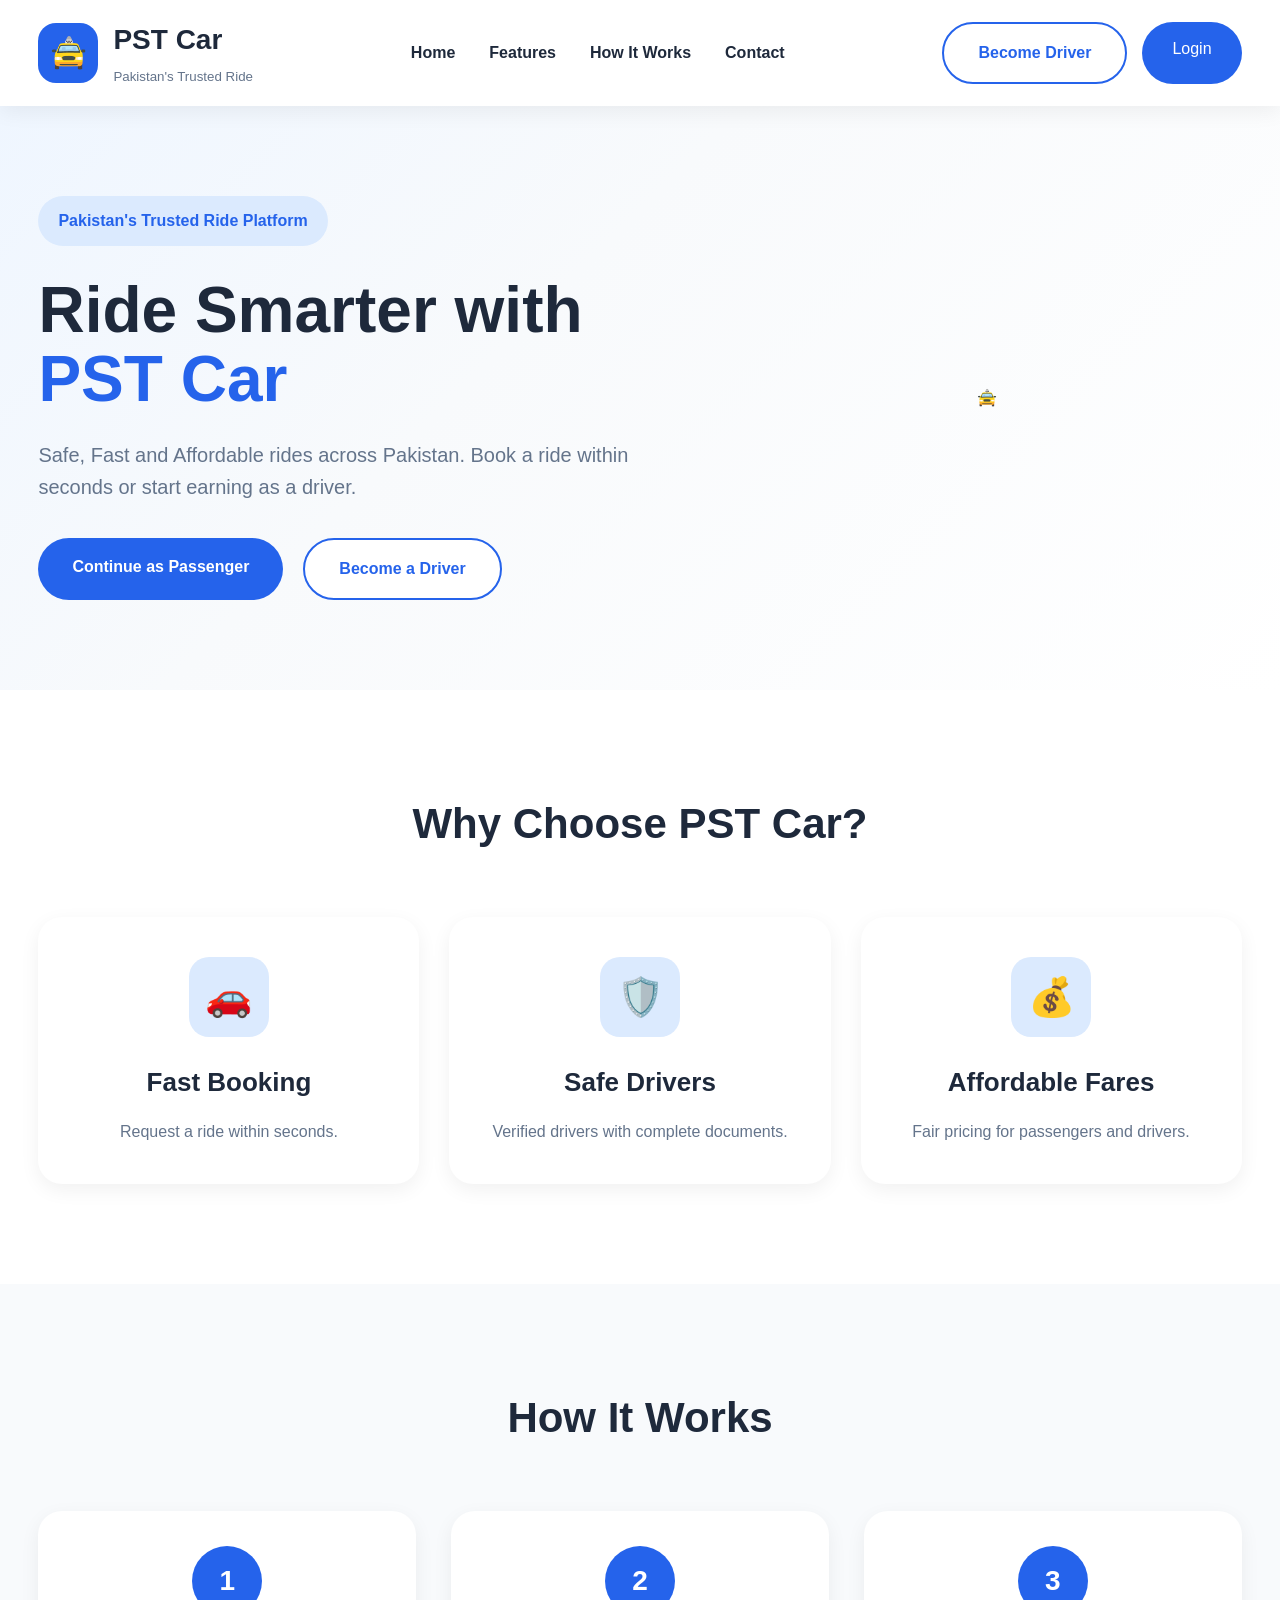
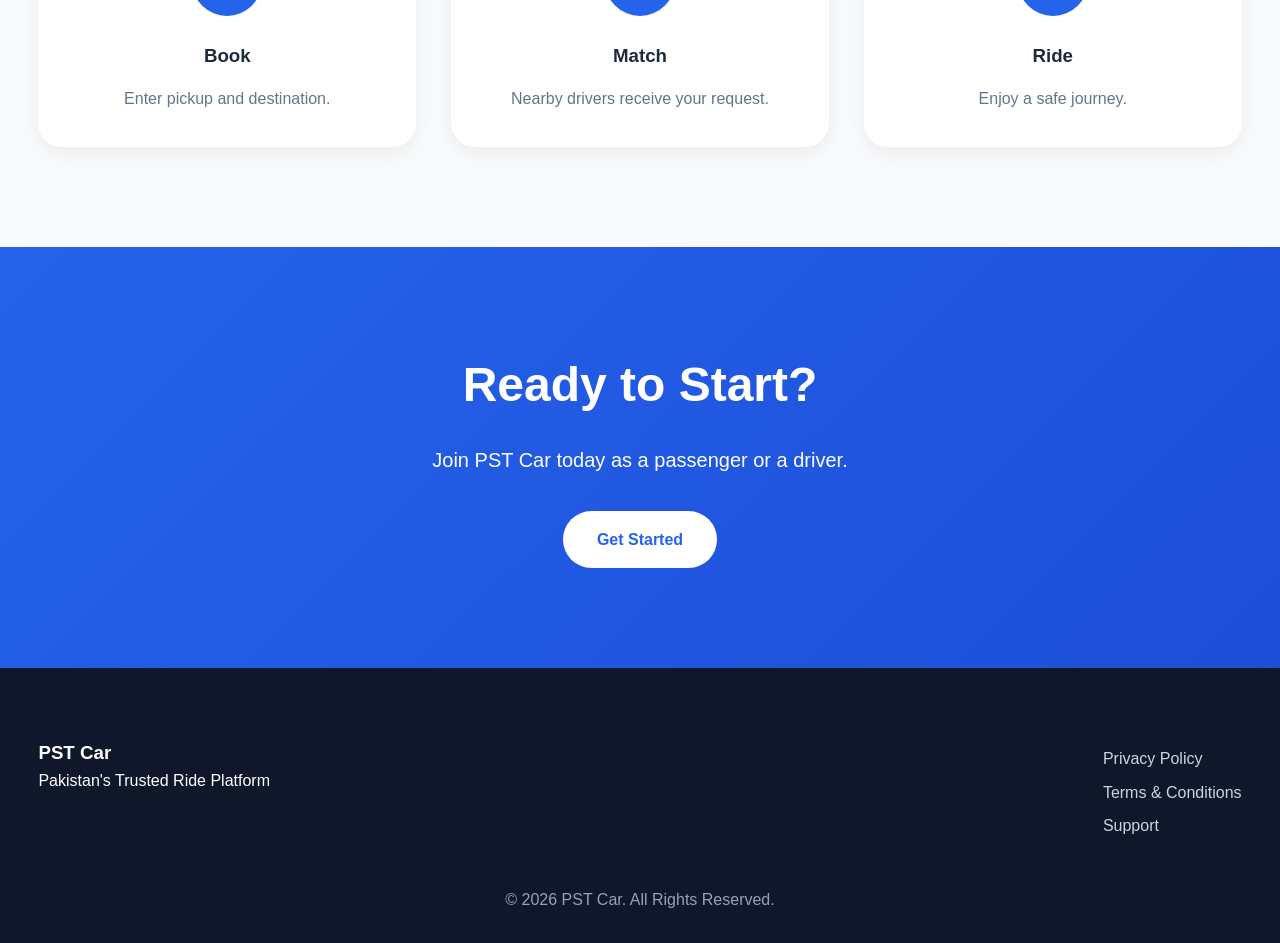
==== commit 7a29304d: "Replace button with link for login functionality" ====
--- a/index.html
+++ b/index.html
@@ -65,12 +65,12 @@
 
             </button>
 
-            <button class="login-btn">
-
-                Login
-
-            </button>
-
+            <a href="pages/login.html"
+   class="login-btn">
+
+    Login
+
+</a>
         </div>
 
     </div>
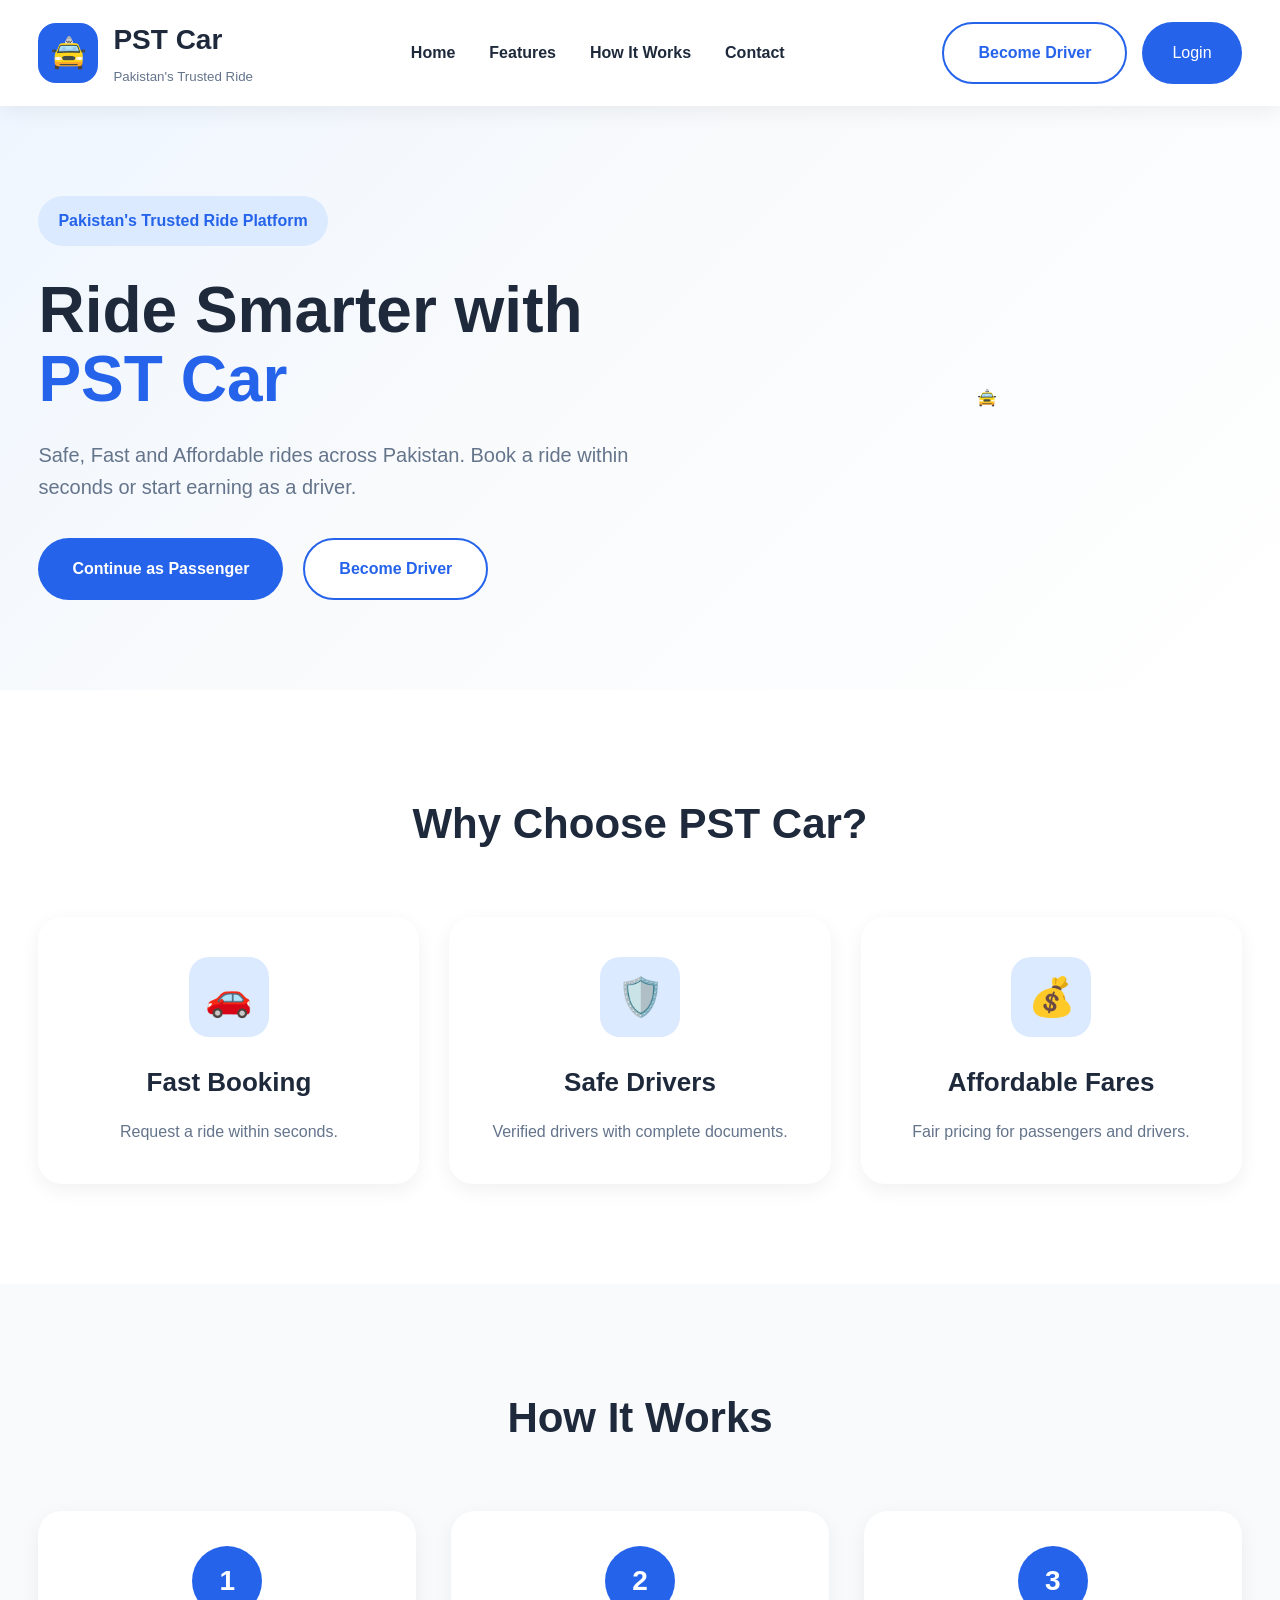
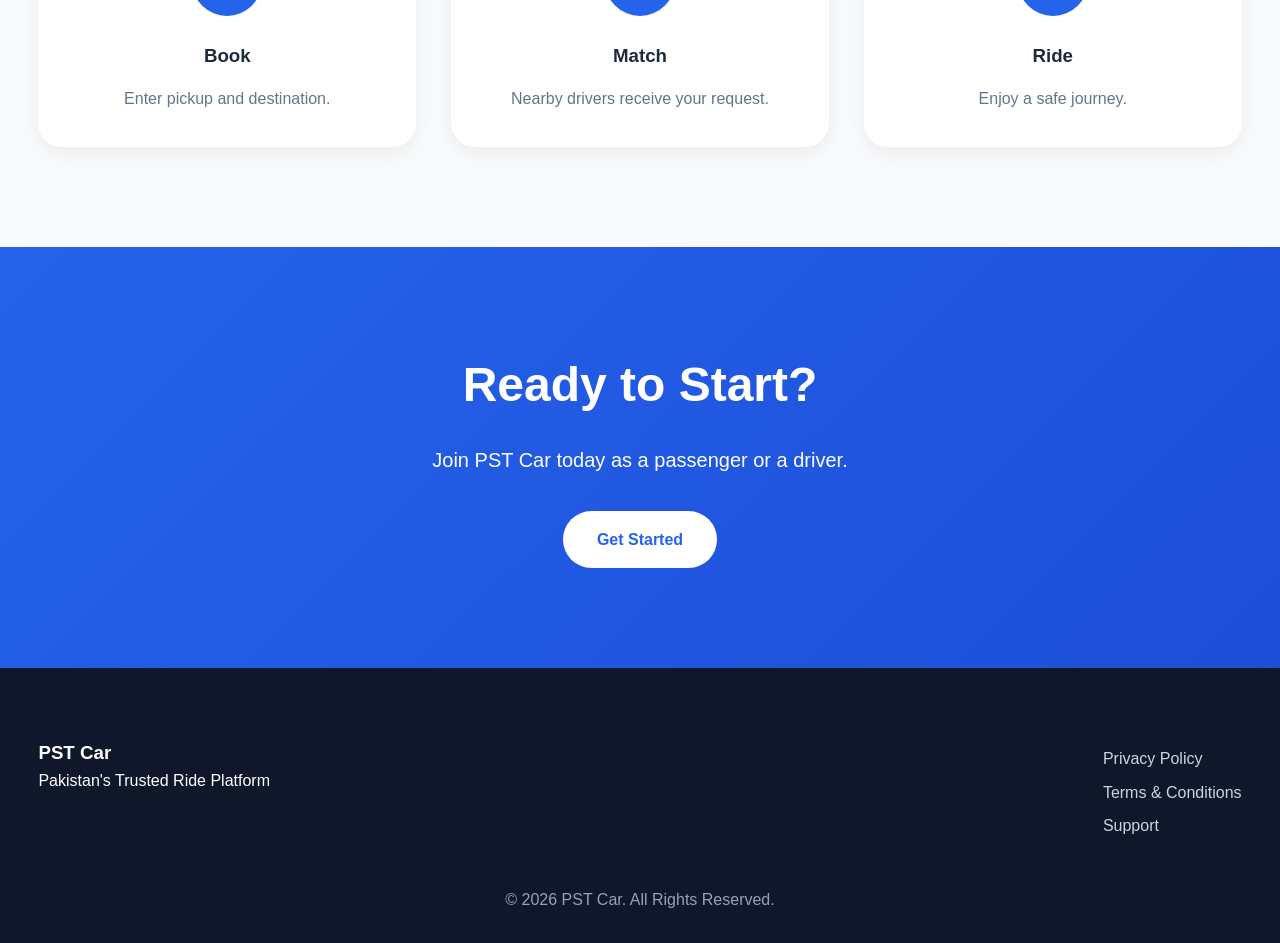
==== commit 1f1d9ca4: "Update button text for driver registration link" ====
--- a/index.html
+++ b/index.html
@@ -118,12 +118,11 @@
     </a>
 
     <a href="pages/driver-register.html"
-       class="secondary-btn">
-
-        Become a Driver
-
-    </a>
-
+   class="secondary-btn">
+
+    Become Driver
+
+</a>
 </div>
             </div>
 
--- a/css/style.css
+++ b/css/style.css
@@ -989,3 +989,17 @@
 }
 
 }
+
+.primary-btn,
+.secondary-btn,
+.login-btn{
+
+    display:inline-flex;
+
+    align-items:center;
+
+    justify-content:center;
+
+    text-decoration:none;
+
+}
